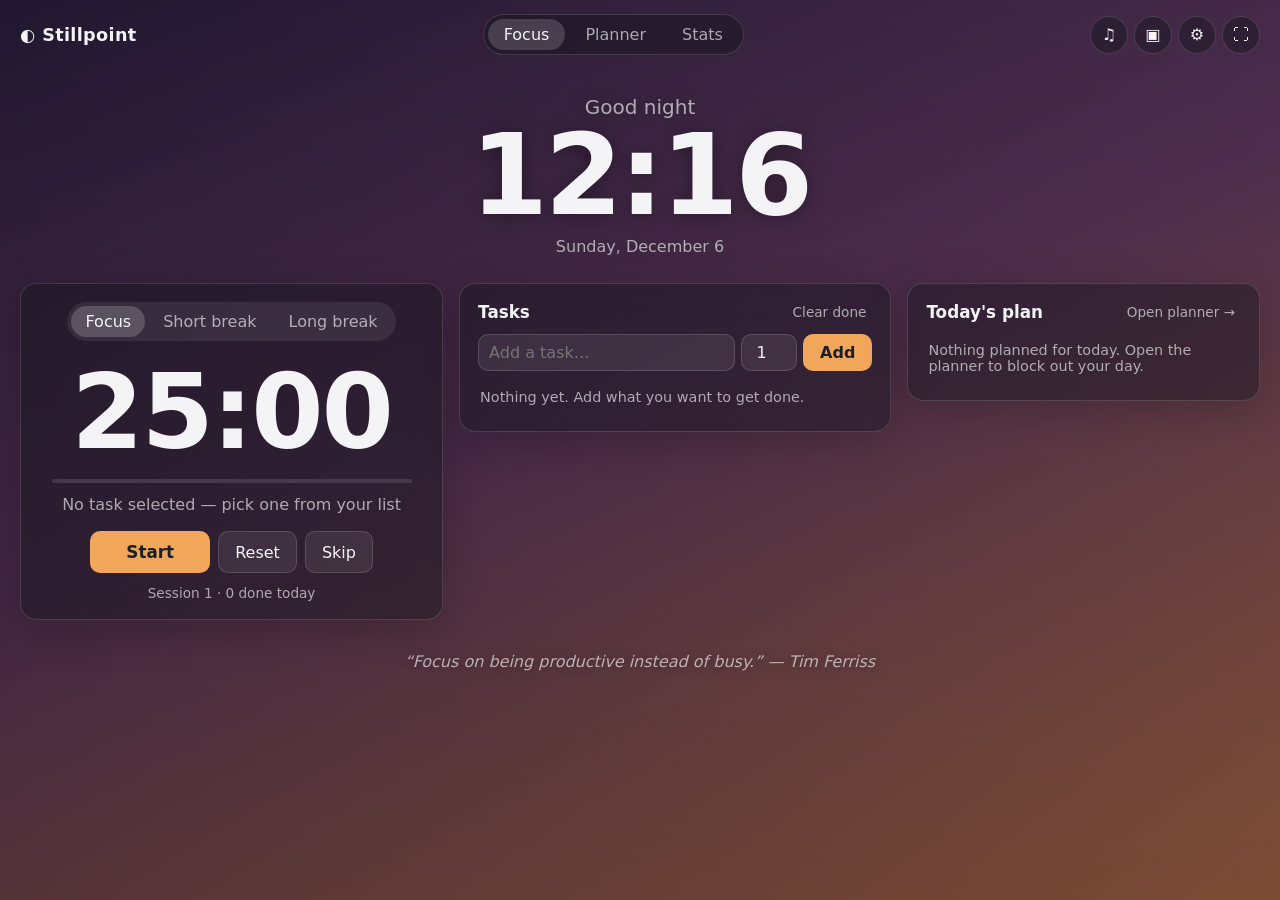
==== index.html @ b73e5cd8 "Initial commit: Stillpoint focus dashboard with planner Pomodoro timer, tasks, ambient sounds, backg" ====
<!doctype html>
<html lang="en">
<head>
  <meta charset="utf-8" />
  <meta name="viewport" content="width=device-width, initial-scale=1" />
  <title>Stillpoint — Focus & Planner</title>
  <meta name="description" content="A free, no-subscription focus dashboard with a Pomodoro timer, tasks, ambient sounds and a weekly planner." />
  <link rel="manifest" href="manifest.json" />
  <link rel="icon" href="icon.svg" type="image/svg+xml" />
  <meta name="theme-color" content="#1b1f2a" />
  <link rel="stylesheet" href="style.css" />
</head>
<body>
  <div id="bg" class="bg"></div>
  <div class="scrim"></div>

  <header class="topbar">
    <div class="brand">◐ Stillpoint</div>
    <nav class="tabs" role="tablist">
      <button class="tab active" data-view="focus" role="tab">Focus</button>
      <button class="tab" data-view="planner" role="tab">Planner</button>
      <button class="tab" data-view="stats" role="tab">Stats</button>
    </nav>
    <div class="top-actions">
      <button class="icon-btn" id="soundsBtn" title="Ambient sounds">♫</button>
      <button class="icon-btn" id="sceneBtn" title="Change background">▣</button>
      <button class="icon-btn" id="settingsBtn" title="Settings">⚙</button>
      <button class="icon-btn" id="fullscreenBtn" title="Fullscreen">⛶</button>
    </div>
  </header>

  <!-- FOCUS VIEW -->
  <main id="view-focus" class="view active">
    <section class="hero">
      <div class="greeting" id="greeting">Hello</div>
      <div class="clock" id="clock">00:00</div>
      <div class="date" id="dateLine"></div>
    </section>

    <section class="focus-grid">
      <div class="card timer-card">
        <div class="mode-switch">
          <button class="mode active" data-mode="focus">Focus</button>
          <button class="mode" data-mode="short">Short break</button>
          <button class="mode" data-mode="long">Long break</button>
        </div>
        <div class="timer" id="timer">25:00</div>
        <div class="progress"><div class="progress-bar" id="progressBar"></div></div>
        <div class="current-task" id="currentTask">No task selected — pick one from your list</div>
        <div class="timer-controls">
          <button class="btn primary" id="startBtn">Start</button>
          <button class="btn" id="resetBtn">Reset</button>
          <button class="btn" id="skipBtn">Skip</button>
        </div>
        <div class="session-count" id="sessionCount">Session 1 · 0 done today</div>
      </div>

      <div class="card tasks-card">
        <div class="card-head">
          <h2>Tasks</h2>
          <button class="link-btn" id="clearDoneBtn">Clear done</button>
        </div>
        <form id="taskForm" class="inline-form">
          <input id="taskInput" placeholder="Add a task…" autocomplete="off" />
          <input id="taskPomos" type="number" min="1" max="20" value="1" title="Estimated sessions" />
          <button class="btn primary">Add</button>
        </form>
        <ul id="taskList" class="task-list"></ul>
      </div>

      <div class="card today-card">
        <div class="card-head">
          <h2>Today's plan</h2>
          <button class="link-btn" data-goto="planner">Open planner →</button>
        </div>
        <ul id="todayList" class="plan-list"></ul>
      </div>
    </section>

    <blockquote class="quote" id="quote"></blockquote>
  </main>

  <!-- PLANNER VIEW -->
  <main id="view-planner" class="view">
    <section class="card planner-card">
      <div class="planner-head">
        <div class="planner-nav">
          <button class="btn" id="prevWeek">‹</button>
          <button class="btn" id="todayWeek">Today</button>
          <button class="btn" id="nextWeek">›</button>
          <h2 id="weekLabel"></h2>
        </div>
        <div class="planner-toggle">
          <button class="mode active" data-pview="week">Week</button>
          <button class="mode" data-pview="day">Day</button>
          <button class="btn primary" id="addPlanBtn">+ New item</button>
        </div>
      </div>
      <div id="weekGrid" class="week-grid"></div>
      <div id="dayView" class="day-view hidden"></div>
    </section>

    <section class="planner-side">
      <div class="card">
        <div class="card-head"><h2>Weekly goals</h2></div>
        <form id="goalForm" class="inline-form">
          <input id="goalInput" placeholder="Add a goal for this week…" autocomplete="off" />
          <button class="btn primary">Add</button>
        </form>
        <ul id="goalList" class="task-list"></ul>
      </div>
      <div class="card">
        <div class="card-head"><h2>Notes</h2></div>
        <textarea id="weekNotes" placeholder="Notes for this week…"></textarea>
      </div>
    </section>
  </main>

  <!-- STATS VIEW -->
  <main id="view-stats" class="view">
    <section class="card stats-card">
      <h2>Your focus</h2>
      <div class="stat-tiles">
        <div class="tile"><span id="statToday">0</span><small>min today</small></div>
        <div class="tile"><span id="statWeek">0</span><small>min this week</small></div>
        <div class="tile"><span id="statSessions">0</span><small>sessions total</small></div>
        <div class="tile"><span id="statStreak">0</span><small>day streak</small></div>
      </div>
      <h3>Last 14 days</h3>
      <div id="chart" class="chart"></div>
      <div class="data-actions">
        <button class="btn" id="exportBtn">Export data</button>
        <label class="btn">Import data<input type="file" id="importFile" accept="application/json" hidden /></label>
      </div>
    </section>
  </main>

  <!-- PANELS -->
  <aside class="panel hidden" id="soundsPanel">
    <div class="panel-head"><h3>Ambient sounds</h3><button class="icon-btn close" data-close>✕</button></div>
    <div id="soundList"></div>
    <p class="hint">All sounds are generated in your browser — no downloads.</p>
  </aside>

  <aside class="panel hidden" id="scenePanel">
    <div class="panel-head"><h3>Background</h3><button class="icon-btn close" data-close>✕</button></div>
    <div id="sceneList" class="scene-list"></div>
    <label class="field">Custom image URL
      <input id="customBg" placeholder="https://…/photo.jpg" />
    </label>
    <label class="field">Or upload an image
      <input id="bgUpload" type="file" accept="image/*" />
    </label>
  </aside>

  <aside class="panel hidden" id="settingsPanel">
    <div class="panel-head"><h3>Settings</h3><button class="icon-btn close" data-close>✕</button></div>
    <label class="field">Your name <input id="setName" placeholder="Optional" /></label>
    <div class="row3">
      <label class="field">Focus (min)<input id="setFocus" type="number" min="1" max="180" /></label>
      <label class="field">Short (min)<input id="setShort" type="number" min="1" max="60" /></label>
      <label class="field">Long (min)<input id="setLong" type="number" min="1" max="90" /></label>
    </div>
    <label class="field">Long break every <input id="setInterval" type="number" min="2" max="10" /> sessions</label>
    <label class="check"><input type="checkbox" id="setAutoBreak" /> Auto-start breaks</label>
    <label class="check"><input type="checkbox" id="setAutoFocus" /> Auto-start focus after breaks</label>
    <label class="check"><input type="checkbox" id="setChime" /> Chime when a timer ends</label>
    <label class="check"><input type="checkbox" id="setNotify" /> Desktop notifications</label>
    <label class="check"><input type="checkbox" id="setClock24" /> 24-hour clock</label>
    <label class="check"><input type="checkbox" id="setQuotes" /> Show quotes</label>
  </aside>

  <!-- PLAN ITEM MODAL -->
  <div class="modal hidden" id="planModal">
    <form class="modal-box" id="planForm">
      <h3 id="planModalTitle">New item</h3>
      <label class="field">Title <input id="planTitle" required /></label>
      <div class="row3">
        <label class="field">Date <input id="planDate" type="date" required /></label>
        <label class="field">Start <input id="planStart" type="time" /></label>
        <label class="field">End <input id="planEnd" type="time" /></label>
      </div>
      <label class="field">Notes <textarea id="planNotes" rows="3"></textarea></label>
      <div class="field">Color
        <div class="colors" id="planColors"></div>
      </div>
      <div class="modal-actions">
        <button type="button" class="btn danger" id="planDelete">Delete</button>
        <span class="spacer"></span>
        <button type="button" class="btn" id="planCancel">Cancel</button>
        <button class="btn primary">Save</button>
      </div>
    </form>
  </div>

  <div class="toast hidden" id="toast"></div>

  <script src="app.js"></script>
</body>
</html>
---- style.css ----
:root {
  --glass: rgba(20, 22, 30, 0.45);
  --glass-strong: rgba(20, 22, 30, 0.78);
  --border: rgba(255, 255, 255, 0.14);
  --text: #f4f4f6;
  --muted: rgba(244, 244, 246, 0.65);
  --accent: #f2a65a;
  --accent-ink: #1b1f2a;
  --danger: #e5676b;
  --radius: 16px;
  font-family: "Inter", system-ui, -apple-system, "Segoe UI", Roboto, sans-serif;
}
* { box-sizing: border-box; }
html, body { margin: 0; height: 100%; }
body { color: var(--text); background: #1b1f2a; overflow-x: hidden; }
button, input, textarea { font: inherit; color: inherit; }

.bg { position: fixed; inset: 0; background-size: cover; background-position: center; transition: background 0.8s ease; z-index: -2; }
.scrim { position: fixed; inset: 0; background: linear-gradient(180deg, rgba(0,0,0,0.25), rgba(0,0,0,0.45)); z-index: -1; }

.topbar { display: flex; align-items: center; justify-content: space-between; gap: 12px; padding: 14px 20px; flex-wrap: wrap; }
.brand { font-weight: 700; letter-spacing: 0.02em; font-size: 1.1rem; }
.tabs { display: flex; gap: 4px; background: var(--glass); border: 1px solid var(--border); border-radius: 999px; padding: 4px; backdrop-filter: blur(14px); }
.tab { background: none; border: 0; padding: 6px 16px; border-radius: 999px; cursor: pointer; color: var(--muted); }
.tab.active { background: rgba(255,255,255,0.16); color: var(--text); }
.top-actions { display: flex; gap: 6px; }
.icon-btn { width: 38px; height: 38px; border-radius: 50%; border: 1px solid var(--border); background: var(--glass); backdrop-filter: blur(14px); cursor: pointer; font-size: 1rem; }
.icon-btn:hover { background: rgba(255,255,255,0.18); }

.view { display: none; padding: 8px 20px 40px; max-width: 1280px; margin: 0 auto; }
.view.active { display: block; }

.hero { text-align: center; margin: 2vh 0 3vh; text-shadow: 0 2px 20px rgba(0,0,0,0.35); }
.greeting { font-size: 1.25rem; color: var(--muted); }
.clock { font-size: clamp(3.5rem, 10vw, 7rem); font-weight: 700; letter-spacing: -0.03em; line-height: 1; }
.date { color: var(--muted); margin-top: 6px; }

.card { background: var(--glass); border: 1px solid var(--border); border-radius: var(--radius); padding: 18px; backdrop-filter: blur(18px); -webkit-backdrop-filter: blur(18px); box-shadow: 0 10px 40px rgba(0,0,0,0.2); }
.card h2 { margin: 0; font-size: 1.05rem; font-weight: 600; }
.card-head { display: flex; justify-content: space-between; align-items: center; margin-bottom: 12px; }

.focus-grid { display: grid; grid-template-columns: 1.2fr 1fr 1fr; gap: 16px; align-items: start; }
@media (max-width: 1000px) { .focus-grid { grid-template-columns: 1fr 1fr; } .timer-card { grid-column: 1 / -1; } }
@media (max-width: 640px) { .focus-grid { grid-template-columns: 1fr; } .view { padding: 8px 16px 40px; } }

.timer-card { text-align: center; }
.mode-switch, .planner-toggle { display: inline-flex; gap: 4px; background: rgba(255,255,255,0.08); padding: 4px; border-radius: 999px; flex-wrap: wrap; justify-content: center; }
.mode { background: none; border: 0; padding: 6px 14px; border-radius: 999px; cursor: pointer; color: var(--muted); }
.mode.active { background: rgba(255,255,255,0.18); color: var(--text); }
.timer { font-size: clamp(4rem, 12vw, 6.5rem); font-weight: 700; font-variant-numeric: tabular-nums; letter-spacing: -0.02em; margin: 10px 0 6px; }
.progress { height: 4px; background: rgba(255,255,255,0.12); border-radius: 4px; overflow: hidden; margin: 0 auto 12px; max-width: 360px; }
.progress-bar { height: 100%; width: 0; background: var(--accent); transition: width 0.5s linear; }
.current-task { color: var(--muted); min-height: 1.4em; margin-bottom: 14px; }
.current-task b { color: var(--text); }
.timer-controls { display: flex; gap: 8px; justify-content: center; }
.session-count { margin-top: 12px; font-size: 0.85rem; color: var(--muted); }

.btn { border: 1px solid var(--border); background: rgba(255,255,255,0.08); padding: 8px 16px; border-radius: 10px; cursor: pointer; display: inline-flex; align-items: center; justify-content: center; }
.btn:hover { background: rgba(255,255,255,0.16); }
.btn.primary { background: var(--accent); color: var(--accent-ink); border-color: transparent; font-weight: 600; }
.btn.primary:hover { filter: brightness(1.06); }
.btn.danger { color: var(--danger); }
.timer-controls .btn.primary { min-width: 120px; padding: 10px 24px; font-size: 1.05rem; }
.link-btn { background: none; border: 0; color: var(--muted); cursor: pointer; font-size: 0.85rem; }
.link-btn:hover { color: var(--text); }

.inline-form { display: flex; gap: 6px; margin-bottom: 10px; }
.inline-form input { flex: 1; min-width: 0; }
.inline-form input[type=number] { flex: 0 0 56px; text-align: center; }
input, textarea { background: rgba(255,255,255,0.08); border: 1px solid var(--border); border-radius: 10px; padding: 8px 10px; outline: none; }
input:focus, textarea:focus { border-color: var(--accent); }
textarea { width: 100%; resize: vertical; min-height: 120px; }
input[type=date], input[type=time] { color-scheme: dark; }

.task-list, .plan-list { list-style: none; padding: 0; margin: 0; display: flex; flex-direction: column; gap: 6px; max-height: 340px; overflow-y: auto; }
.task { display: flex; align-items: center; gap: 10px; padding: 8px 10px; border-radius: 10px; background: rgba(255,255,255,0.05); cursor: pointer; border: 1px solid transparent; }
.task.selected { border-color: var(--accent); }
.task.done .task-title { text-decoration: line-through; color: var(--muted); }
.task-title { flex: 1; word-break: break-word; }
.task-meta { font-size: 0.8rem; color: var(--muted); white-space: nowrap; }
.task .del { background: none; border: 0; color: var(--muted); cursor: pointer; opacity: 0; }
.task:hover .del { opacity: 1; }
@media (hover: none) { .task .del { opacity: 1; } }
.checkbox { width: 18px; height: 18px; border-radius: 50%; border: 2px solid var(--muted); flex-shrink: 0; display: grid; place-items: center; font-size: 11px; cursor: pointer; background: none; padding: 0; }
.done .checkbox { background: var(--accent); border-color: var(--accent); color: var(--accent-ink); }
.empty { color: var(--muted); font-size: 0.9rem; padding: 8px 2px; }

.plan-item { display: flex; gap: 10px; align-items: flex-start; padding: 8px 10px; border-radius: 10px; background: rgba(255,255,255,0.05); border-left: 4px solid var(--c, var(--accent)); cursor: pointer; }
.plan-item.done { opacity: 0.55; }
.plan-item.done .pi-title { text-decoration: line-through; }
.pi-time { font-size: 0.78rem; color: var(--muted); font-variant-numeric: tabular-nums; }
.pi-body { flex: 1; min-width: 0; }
.pi-title { word-break: break-word; }

.quote { text-align: center; color: var(--muted); font-style: italic; max-width: 640px; margin: 32px auto 0; text-shadow: 0 1px 10px rgba(0,0,0,0.4); }

/* Planner */
#view-planner.active { display: grid; grid-template-columns: 1fr 300px; gap: 16px; align-items: start; }
@media (max-width: 1000px) { #view-planner.active { grid-template-columns: 1fr; } }
.planner-side { display: flex; flex-direction: column; gap: 16px; }
.planner-head { display: flex; justify-content: space-between; align-items: center; gap: 10px; flex-wrap: wrap; margin-bottom: 14px; }
.planner-nav { display: flex; align-items: center; gap: 6px; }
.planner-nav h2 { margin-left: 8px; }
.planner-toggle { align-items: center; }
.planner-toggle .btn.primary { padding: 6px 14px; border-radius: 999px; }
.week-grid { display: grid; grid-template-columns: repeat(7, minmax(0, 1fr)); gap: 8px; }
@media (max-width: 900px) { .week-grid { grid-template-columns: 1fr; } }
.day-col { background: rgba(255,255,255,0.04); border-radius: 12px; padding: 8px; min-height: 280px; display: flex; flex-direction: column; gap: 6px; border: 1px dashed transparent; }
@media (max-width: 900px) { .day-col { min-height: 0; } }
.day-col.today { background: rgba(242,166,90,0.12); }
.day-col.drag-over { border-color: var(--accent); }
.day-col-head { display: flex; justify-content: space-between; align-items: baseline; padding: 2px 4px 6px; cursor: pointer; }
.day-col-head .dname { font-size: 0.8rem; text-transform: uppercase; color: var(--muted); letter-spacing: 0.06em; }
.day-col-head .dnum { font-weight: 700; font-size: 1.2rem; }
.day-col.today .dnum { color: var(--accent); }
.day-col .plan-item { font-size: 0.88rem; padding: 6px 8px; }
.day-col .add-quick { background: none; border: 0; color: var(--muted); text-align: left; padding: 6px 4px; cursor: pointer; font-size: 0.85rem; margin-top: auto; }
.day-col .add-quick:hover { color: var(--text); }
.hidden { display: none !important; }

.day-view { position: relative; }
.day-timeline { position: relative; display: grid; grid-template-columns: 56px 1fr; max-height: 70vh; overflow-y: auto; border-radius: 12px; background: rgba(255,255,255,0.03); }
.hour-label { font-size: 0.75rem; color: var(--muted); text-align: right; padding-right: 8px; height: 48px; transform: translateY(-7px); }
.hour-slot { height: 48px; border-top: 1px solid rgba(255,255,255,0.07); cursor: pointer; }
.hour-slot:hover { background: rgba(255,255,255,0.04); }
.timeline-items { position: absolute; left: 56px; right: 0; top: 0; pointer-events: none; }
.timeline-items .plan-item { position: absolute; left: 6px; right: 6px; pointer-events: auto; overflow: hidden; background: rgba(30,32,44,0.9); }
.now-line { position: absolute; left: 56px; right: 0; height: 2px; background: var(--danger); pointer-events: none; }
.unscheduled { margin-bottom: 12px; }
.unscheduled h4 { margin: 0 0 6px; font-size: 0.85rem; color: var(--muted); font-weight: 500; }

/* Stats */
.stats-card { max-width: 900px; margin: 0 auto; }
.stats-card h3 { font-size: 0.95rem; color: var(--muted); font-weight: 500; margin: 24px 0 10px; }
.stat-tiles { display: grid; grid-template-columns: repeat(4, 1fr); gap: 10px; margin-top: 14px; }
@media (max-width: 640px) { .stat-tiles { grid-template-columns: repeat(2, 1fr); } }
.tile { background: rgba(255,255,255,0.06); border-radius: 12px; padding: 14px; display: flex; flex-direction: column; }
.tile span { font-size: 1.8rem; font-weight: 700; }
.tile small { color: var(--muted); }
.chart { display: flex; align-items: flex-end; gap: 6px; height: 180px; }
.bar-wrap { flex: 1; display: flex; flex-direction: column; align-items: center; gap: 4px; height: 100%; justify-content: flex-end; }
.bar { width: 100%; background: var(--accent); border-radius: 6px 6px 2px 2px; min-height: 2px; }
.bar-label { font-size: 0.7rem; color: var(--muted); }
.bar-val { font-size: 0.7rem; color: var(--muted); }
.data-actions { display: flex; gap: 8px; margin-top: 24px; }

/* Panels */
.panel { position: fixed; top: 70px; right: 20px; width: 320px; max-width: calc(100vw - 32px); max-height: calc(100vh - 90px); overflow-y: auto; background: var(--glass-strong); border: 1px solid var(--border); border-radius: var(--radius); padding: 16px; backdrop-filter: blur(20px); z-index: 20; box-shadow: 0 20px 60px rgba(0,0,0,0.4); }
@media (max-width: 640px) { .panel { right: 16px; left: 16px; width: auto; } }
.panel-head { display: flex; justify-content: space-between; align-items: center; margin-bottom: 10px; }
.panel h3 { margin: 0; font-size: 1rem; }
.icon-btn.close { width: 30px; height: 30px; font-size: 0.8rem; }
.hint { font-size: 0.8rem; color: var(--muted); }
.sound-row { display: grid; grid-template-columns: 34px 1fr; gap: 10px; align-items: center; margin-bottom: 10px; }
.sound-row button { width: 34px; height: 34px; border-radius: 10px; border: 1px solid var(--border); background: rgba(255,255,255,0.06); cursor: pointer; }
.sound-row button.on { background: var(--accent); color: var(--accent-ink); }
.sound-row label { font-size: 0.9rem; display: flex; flex-direction: column; gap: 4px; }
input[type=range] { accent-color: var(--accent); padding: 0; border: 0; background: none; }
.scene-list { display: grid; grid-template-columns: repeat(3, 1fr); gap: 8px; margin-bottom: 12px; }
.scene { aspect-ratio: 16/10; border-radius: 10px; border: 2px solid transparent; cursor: pointer; background-size: cover; position: relative; }
.scene.active { border-color: var(--accent); }
.scene span { position: absolute; bottom: 4px; left: 6px; font-size: 0.7rem; text-shadow: 0 1px 4px #000; }
.field { display: flex; flex-direction: column; gap: 4px; font-size: 0.85rem; color: var(--muted); margin-bottom: 10px; }
.field input, .field textarea { color: var(--text); }
.check { display: flex; align-items: center; gap: 8px; font-size: 0.9rem; margin-bottom: 8px; cursor: pointer; }
.check input { accent-color: var(--accent); }
.row3 { display: grid; grid-template-columns: repeat(3, 1fr); gap: 8px; }
.row3 input { width: 100%; }

/* Modal */
.modal { position: fixed; inset: 0; background: rgba(0,0,0,0.5); display: grid; place-items: center; z-index: 30; padding: 16px; }
.modal-box { background: #232736; border: 1px solid var(--border); border-radius: var(--radius); padding: 20px; width: 440px; max-width: 100%; }
.modal-box h3 { margin-top: 0; }
.modal-actions { display: flex; gap: 8px; margin-top: 8px; }
.spacer { flex: 1; }
.colors { display: flex; gap: 8px; margin-top: 4px; }
.swatch { width: 26px; height: 26px; border-radius: 50%; border: 2px solid transparent; cursor: pointer; }
.swatch.active { border-color: #fff; }

.toast { position: fixed; bottom: 24px; left: 50%; transform: translateX(-50%); background: var(--glass-strong); border: 1px solid var(--border); padding: 10px 18px; border-radius: 999px; backdrop-filter: blur(16px); z-index: 40; }

body.zen .topbar, body.zen .tasks-card, body.zen .today-card, body.zen .quote { opacity: 0.08; transition: opacity 0.6s; }
body.zen .topbar:hover, body.zen .tasks-card:hover, body.zen .today-card:hover { opacity: 1; }
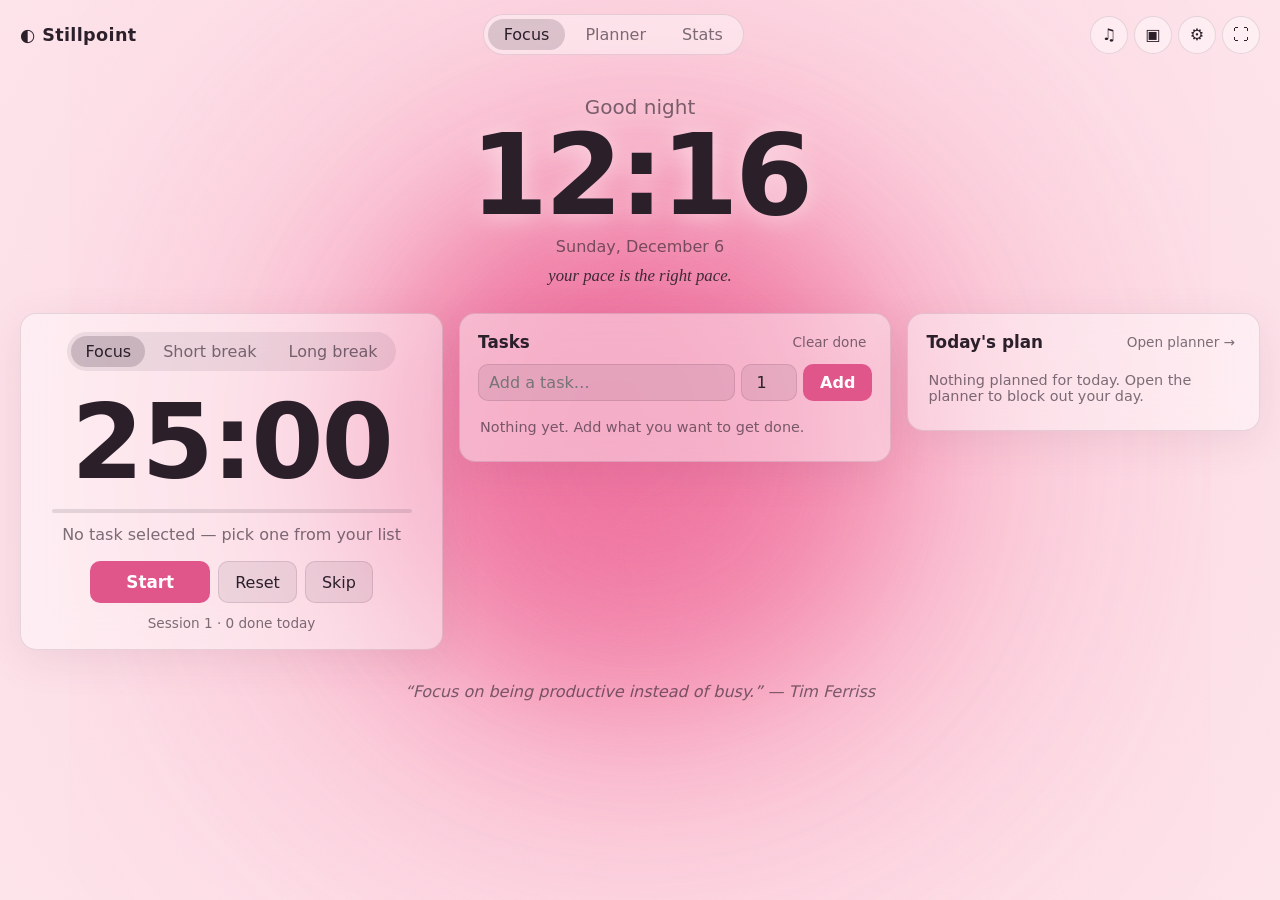
==== commit 997f8506: "Add aura, illustrated, rainy window and silk backgrounds Scenes live in scenes.js: soft aura glows w" ====
--- a/index.html
+++ b/index.html
@@ -35,6 +35,7 @@
       <div class="greeting" id="greeting">Hello</div>
       <div class="clock" id="clock">00:00</div>
       <div class="date" id="dateLine"></div>
+      <div class="affirmation hidden" id="affirmation"></div>
     </section>
 
     <section class="focus-grid">
@@ -139,11 +140,12 @@
   <aside class="panel hidden" id="soundsPanel">
     <div class="panel-head"><h3>Ambient sounds</h3><button class="icon-btn close" data-close>✕</button></div>
     <div id="soundList"></div>
-    <p class="hint">All sounds are generated in your browser — no downloads.</p>
+    <p class="hint">Tap an icon or drag a slider to play. Mix as many as you like. Everything is generated in your browser — no downloads.</p>
   </aside>
 
   <aside class="panel hidden" id="scenePanel">
     <div class="panel-head"><h3>Background</h3><button class="icon-btn close" data-close>✕</button></div>
+    <div id="sceneTabs" class="scene-tabs"></div>
     <div id="sceneList" class="scene-list"></div>
     <label class="field">Custom image URL
       <input id="customBg" placeholder="https://…/photo.jpg" />
@@ -168,6 +170,10 @@
     <label class="check"><input type="checkbox" id="setNotify" /> Desktop notifications</label>
     <label class="check"><input type="checkbox" id="setClock24" /> 24-hour clock</label>
     <label class="check"><input type="checkbox" id="setQuotes" /> Show quotes</label>
+    <label class="check"><input type="checkbox" id="setAffirm" /> Show a daily affirmation</label>
+    <label class="field">Theme text
+      <select id="setTheme"><option value="auto">Match background</option><option value="dark">Always light text</option><option value="light">Always dark text</option></select>
+    </label>
   </aside>
 
   <!-- PLAN ITEM MODAL -->
@@ -195,6 +201,7 @@
 
   <div class="toast hidden" id="toast"></div>
 
+  <script src="scenes.js"></script>
   <script src="app.js"></script>
 </body>
 </html>
--- a/style.css
+++ b/style.css
@@ -8,6 +8,10 @@
   --accent-ink: #1b1f2a;
   --danger: #e5676b;
   --radius: 16px;
+  --fg: 255,255,255;
+  --modal: #232736;
+  --tl-item: rgba(30,32,44,0.9);
+  --shadow: 0 2px 20px rgba(0,0,0,0.35);
   font-family: "Inter", system-ui, -apple-system, "Segoe UI", Roboto, sans-serif;
 }
 * { box-sizing: border-box; }
@@ -22,15 +26,15 @@
 .brand { font-weight: 700; letter-spacing: 0.02em; font-size: 1.1rem; }
 .tabs { display: flex; gap: 4px; background: var(--glass); border: 1px solid var(--border); border-radius: 999px; padding: 4px; backdrop-filter: blur(14px); }
 .tab { background: none; border: 0; padding: 6px 16px; border-radius: 999px; cursor: pointer; color: var(--muted); }
-.tab.active { background: rgba(255,255,255,0.16); color: var(--text); }
+.tab.active { background: rgba(var(--fg),0.16); color: var(--text); }
 .top-actions { display: flex; gap: 6px; }
 .icon-btn { width: 38px; height: 38px; border-radius: 50%; border: 1px solid var(--border); background: var(--glass); backdrop-filter: blur(14px); cursor: pointer; font-size: 1rem; }
-.icon-btn:hover { background: rgba(255,255,255,0.18); }
+.icon-btn:hover { background: rgba(var(--fg),0.18); }
 
 .view { display: none; padding: 8px 20px 40px; max-width: 1280px; margin: 0 auto; }
 .view.active { display: block; }
 
-.hero { text-align: center; margin: 2vh 0 3vh; text-shadow: 0 2px 20px rgba(0,0,0,0.35); }
+.hero { text-align: center; margin: 2vh 0 3vh; text-shadow: var(--shadow); }
 .greeting { font-size: 1.25rem; color: var(--muted); }
 .clock { font-size: clamp(3.5rem, 10vw, 7rem); font-weight: 700; letter-spacing: -0.03em; line-height: 1; }
 .date { color: var(--muted); margin-top: 6px; }
@@ -44,19 +48,19 @@
 @media (max-width: 640px) { .focus-grid { grid-template-columns: 1fr; } .view { padding: 8px 16px 40px; } }
 
 .timer-card { text-align: center; }
-.mode-switch, .planner-toggle { display: inline-flex; gap: 4px; background: rgba(255,255,255,0.08); padding: 4px; border-radius: 999px; flex-wrap: wrap; justify-content: center; }
+.mode-switch, .planner-toggle { display: inline-flex; gap: 4px; background: rgba(var(--fg),0.08); padding: 4px; border-radius: 999px; flex-wrap: wrap; justify-content: center; }
 .mode { background: none; border: 0; padding: 6px 14px; border-radius: 999px; cursor: pointer; color: var(--muted); }
-.mode.active { background: rgba(255,255,255,0.18); color: var(--text); }
+.mode.active { background: rgba(var(--fg),0.18); color: var(--text); }
 .timer { font-size: clamp(4rem, 12vw, 6.5rem); font-weight: 700; font-variant-numeric: tabular-nums; letter-spacing: -0.02em; margin: 10px 0 6px; }
-.progress { height: 4px; background: rgba(255,255,255,0.12); border-radius: 4px; overflow: hidden; margin: 0 auto 12px; max-width: 360px; }
+.progress { height: 4px; background: rgba(var(--fg),0.12); border-radius: 4px; overflow: hidden; margin: 0 auto 12px; max-width: 360px; }
 .progress-bar { height: 100%; width: 0; background: var(--accent); transition: width 0.5s linear; }
 .current-task { color: var(--muted); min-height: 1.4em; margin-bottom: 14px; }
 .current-task b { color: var(--text); }
 .timer-controls { display: flex; gap: 8px; justify-content: center; }
 .session-count { margin-top: 12px; font-size: 0.85rem; color: var(--muted); }
 
-.btn { border: 1px solid var(--border); background: rgba(255,255,255,0.08); padding: 8px 16px; border-radius: 10px; cursor: pointer; display: inline-flex; align-items: center; justify-content: center; }
-.btn:hover { background: rgba(255,255,255,0.16); }
+.btn { border: 1px solid var(--border); background: rgba(var(--fg),0.08); padding: 8px 16px; border-radius: 10px; cursor: pointer; display: inline-flex; align-items: center; justify-content: center; }
+.btn:hover { background: rgba(var(--fg),0.16); }
 .btn.primary { background: var(--accent); color: var(--accent-ink); border-color: transparent; font-weight: 600; }
 .btn.primary:hover { filter: brightness(1.06); }
 .btn.danger { color: var(--danger); }
@@ -67,13 +71,13 @@
 .inline-form { display: flex; gap: 6px; margin-bottom: 10px; }
 .inline-form input { flex: 1; min-width: 0; }
 .inline-form input[type=number] { flex: 0 0 56px; text-align: center; }
-input, textarea { background: rgba(255,255,255,0.08); border: 1px solid var(--border); border-radius: 10px; padding: 8px 10px; outline: none; }
+input, textarea, select { background: rgba(var(--fg),0.08); border: 1px solid var(--border); border-radius: 10px; padding: 8px 10px; outline: none; }
 input:focus, textarea:focus { border-color: var(--accent); }
 textarea { width: 100%; resize: vertical; min-height: 120px; }
-input[type=date], input[type=time] { color-scheme: dark; }
+input[type=date], input[type=time], select { color-scheme: dark; }
 
 .task-list, .plan-list { list-style: none; padding: 0; margin: 0; display: flex; flex-direction: column; gap: 6px; max-height: 340px; overflow-y: auto; }
-.task { display: flex; align-items: center; gap: 10px; padding: 8px 10px; border-radius: 10px; background: rgba(255,255,255,0.05); cursor: pointer; border: 1px solid transparent; }
+.task { display: flex; align-items: center; gap: 10px; padding: 8px 10px; border-radius: 10px; background: rgba(var(--fg),0.05); cursor: pointer; border: 1px solid transparent; }
 .task.selected { border-color: var(--accent); }
 .task.done .task-title { text-decoration: line-through; color: var(--muted); }
 .task-title { flex: 1; word-break: break-word; }
@@ -85,7 +89,7 @@
 .done .checkbox { background: var(--accent); border-color: var(--accent); color: var(--accent-ink); }
 .empty { color: var(--muted); font-size: 0.9rem; padding: 8px 2px; }
 
-.plan-item { display: flex; gap: 10px; align-items: flex-start; padding: 8px 10px; border-radius: 10px; background: rgba(255,255,255,0.05); border-left: 4px solid var(--c, var(--accent)); cursor: pointer; }
+.plan-item { display: flex; gap: 10px; align-items: flex-start; padding: 8px 10px; border-radius: 10px; background: rgba(var(--fg),0.05); border-left: 4px solid var(--c, var(--accent)); cursor: pointer; }
 .plan-item.done { opacity: 0.55; }
 .plan-item.done .pi-title { text-decoration: line-through; }
 .pi-time { font-size: 0.78rem; color: var(--muted); font-variant-numeric: tabular-nums; }
@@ -105,7 +109,7 @@
 .planner-toggle .btn.primary { padding: 6px 14px; border-radius: 999px; }
 .week-grid { display: grid; grid-template-columns: repeat(7, minmax(0, 1fr)); gap: 8px; }
 @media (max-width: 900px) { .week-grid { grid-template-columns: 1fr; } }
-.day-col { background: rgba(255,255,255,0.04); border-radius: 12px; padding: 8px; min-height: 280px; display: flex; flex-direction: column; gap: 6px; border: 1px dashed transparent; }
+.day-col { background: rgba(var(--fg),0.04); border-radius: 12px; padding: 8px; min-height: 280px; display: flex; flex-direction: column; gap: 6px; border: 1px dashed transparent; }
 @media (max-width: 900px) { .day-col { min-height: 0; } }
 .day-col.today { background: rgba(242,166,90,0.12); }
 .day-col.drag-over { border-color: var(--accent); }
@@ -119,12 +123,12 @@
 .hidden { display: none !important; }
 
 .day-view { position: relative; }
-.day-timeline { position: relative; display: grid; grid-template-columns: 56px 1fr; max-height: 70vh; overflow-y: auto; border-radius: 12px; background: rgba(255,255,255,0.03); }
+.day-timeline { position: relative; display: grid; grid-template-columns: 56px 1fr; max-height: 70vh; overflow-y: auto; border-radius: 12px; background: rgba(var(--fg),0.03); }
 .hour-label { font-size: 0.75rem; color: var(--muted); text-align: right; padding-right: 8px; height: 48px; transform: translateY(-7px); }
-.hour-slot { height: 48px; border-top: 1px solid rgba(255,255,255,0.07); cursor: pointer; }
-.hour-slot:hover { background: rgba(255,255,255,0.04); }
+.hour-slot { height: 48px; border-top: 1px solid rgba(var(--fg),0.07); cursor: pointer; }
+.hour-slot:hover { background: rgba(var(--fg),0.04); }
 .timeline-items { position: absolute; left: 56px; right: 0; top: 0; pointer-events: none; }
-.timeline-items .plan-item { position: absolute; left: 6px; right: 6px; pointer-events: auto; overflow: hidden; background: rgba(30,32,44,0.9); }
+.timeline-items .plan-item { position: absolute; left: 6px; right: 6px; pointer-events: auto; overflow: hidden; background: var(--tl-item); }
 .now-line { position: absolute; left: 56px; right: 0; height: 2px; background: var(--danger); pointer-events: none; }
 .unscheduled { margin-bottom: 12px; }
 .unscheduled h4 { margin: 0 0 6px; font-size: 0.85rem; color: var(--muted); font-weight: 500; }
@@ -134,7 +138,7 @@
 .stats-card h3 { font-size: 0.95rem; color: var(--muted); font-weight: 500; margin: 24px 0 10px; }
 .stat-tiles { display: grid; grid-template-columns: repeat(4, 1fr); gap: 10px; margin-top: 14px; }
 @media (max-width: 640px) { .stat-tiles { grid-template-columns: repeat(2, 1fr); } }
-.tile { background: rgba(255,255,255,0.06); border-radius: 12px; padding: 14px; display: flex; flex-direction: column; }
+.tile { background: rgba(var(--fg),0.06); border-radius: 12px; padding: 14px; display: flex; flex-direction: column; }
 .tile span { font-size: 1.8rem; font-weight: 700; }
 .tile small { color: var(--muted); }
 .chart { display: flex; align-items: flex-end; gap: 6px; height: 180px; }
@@ -152,7 +156,7 @@
 .icon-btn.close { width: 30px; height: 30px; font-size: 0.8rem; }
 .hint { font-size: 0.8rem; color: var(--muted); }
 .sound-row { display: grid; grid-template-columns: 34px 1fr; gap: 10px; align-items: center; margin-bottom: 10px; }
-.sound-row button { width: 34px; height: 34px; border-radius: 10px; border: 1px solid var(--border); background: rgba(255,255,255,0.06); cursor: pointer; }
+.sound-row button { width: 34px; height: 34px; border-radius: 10px; border: 1px solid var(--border); background: rgba(var(--fg),0.06); cursor: pointer; }
 .sound-row button.on { background: var(--accent); color: var(--accent-ink); }
 .sound-row label { font-size: 0.9rem; display: flex; flex-direction: column; gap: 4px; }
 input[type=range] { accent-color: var(--accent); padding: 0; border: 0; background: none; }
@@ -169,7 +173,7 @@
 
 /* Modal */
 .modal { position: fixed; inset: 0; background: rgba(0,0,0,0.5); display: grid; place-items: center; z-index: 30; padding: 16px; }
-.modal-box { background: #232736; border: 1px solid var(--border); border-radius: var(--radius); padding: 20px; width: 440px; max-width: 100%; }
+.modal-box { background: var(--modal); color: var(--text); border: 1px solid var(--border); border-radius: var(--radius); padding: 20px; width: 440px; max-width: 100%; }
 .modal-box h3 { margin-top: 0; }
 .modal-actions { display: flex; gap: 8px; margin-top: 8px; }
 .spacer { flex: 1; }
@@ -181,3 +185,37 @@
 
 body.zen .topbar, body.zen .tasks-card, body.zen .today-card, body.zen .quote { opacity: 0.08; transition: opacity 0.6s; }
 body.zen .topbar:hover, body.zen .tasks-card:hover, body.zen .today-card:hover { opacity: 1; }
+
+/* Scenes */
+.bg > svg, .bg > canvas { position: absolute; inset: 0; }
+.bg.grainy::after { content: ""; position: absolute; inset: 0; pointer-events: none; opacity: .09; mix-blend-mode: overlay;
+  background-image: url("data:image/svg+xml,%3Csvg xmlns='http://www.w3.org/2000/svg' width='200' height='200'%3E%3Cfilter id='n'%3E%3CfeTurbulence type='fractalNoise' baseFrequency='.9' numOctaves='2' stitchTiles='stitch'/%3E%3C/filter%3E%3Crect width='100%25' height='100%25' filter='url(%23n)'/%3E%3C/svg%3E"); }
+.scene-tabs { display: flex; gap: 4px; background: rgba(var(--fg),0.08); padding: 4px; border-radius: 999px; margin-bottom: 10px; flex-wrap: wrap; }
+.scene-tabs .mode { flex: 1; padding: 5px 8px; font-size: .8rem; }
+.scene-list { grid-template-columns: repeat(2, 1fr); max-height: 360px; overflow-y: auto; padding-right: 2px; }
+.scene { overflow: hidden; }
+.scene-art { position: absolute; inset: 0; }
+.scene span { z-index: 1; color: #fff; }
+.scene span.dark { color: #2a2230; text-shadow: 0 1px 4px rgba(255,255,255,.7); }
+select { width: 100%; padding: 8px 10px; color: var(--text); }
+.affirmation { font-family: "Iowan Old Style", "Palatino Linotype", Georgia, serif; font-style: italic; font-size: 1.05rem; margin-top: 10px; opacity: .9; }
+
+/* Light UI for pastel backgrounds */
+body.light-ui {
+  --fg: 40,24,40;
+  --glass: rgba(255,255,255,0.42);
+  --glass-strong: rgba(255,250,252,0.86);
+  --border: rgba(60,30,50,0.12);
+  --text: #2b1f2a;
+  --muted: rgba(43,31,42,0.62);
+  --accent: #e0558a;
+  --accent-ink: #fff;
+  --modal: #fff8fb;
+  --tl-item: rgba(255,255,255,0.85);
+  --shadow: 0 2px 24px rgba(255,255,255,0.5);
+  background: #f6eef2;
+}
+body.light-ui .scrim { background: none; }
+body.light-ui input[type=date], body.light-ui input[type=time], body.light-ui select { color-scheme: light; }
+body.light-ui .card { box-shadow: 0 10px 40px rgba(120,60,90,0.10); }
+body.light-ui .quote { text-shadow: none; }
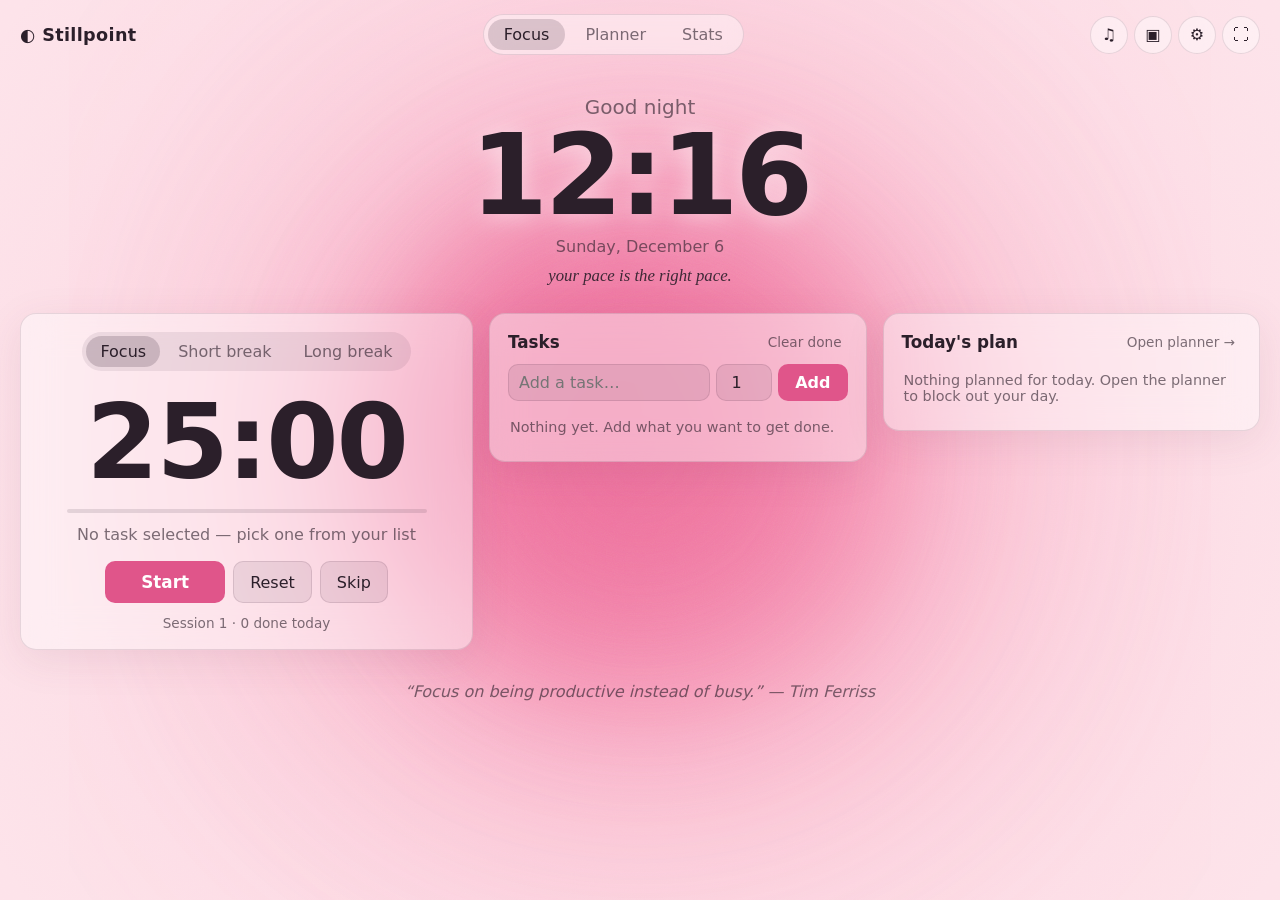
==== commit 18f5b041: "Fix background picker and phone layout Picker becomes a bottom sheet on phones, the scene grid fades" ====
--- a/index.html
+++ b/index.html
@@ -150,8 +150,8 @@
     <label class="field">Custom image URL
       <input id="customBg" placeholder="https://…/photo.jpg" />
     </label>
-    <label class="field">Or upload an image
-      <input id="bgUpload" type="file" accept="image/*" />
+    <label class="btn upload-btn">⤒ Upload your own image
+      <input id="bgUpload" type="file" accept="image/*" hidden />
     </label>
   </aside>
 
--- a/style.css
+++ b/style.css
@@ -45,7 +45,16 @@
 
 .focus-grid { display: grid; grid-template-columns: 1.2fr 1fr 1fr; gap: 16px; align-items: start; }
 @media (max-width: 1000px) { .focus-grid { grid-template-columns: 1fr 1fr; } .timer-card { grid-column: 1 / -1; } }
-@media (max-width: 640px) { .focus-grid { grid-template-columns: 1fr; } .view { padding: 8px 16px 40px; } }
+.focus-grid > *, .planner-side > *, #view-planner > * { min-width: 0; }
+@media (max-width: 640px) {
+  .focus-grid { grid-template-columns: 1fr; } .view { padding: 8px 16px 40px; }
+  /* phone header: brand + icons on one row, tabs full width below */
+  .topbar { padding: 12px 16px; row-gap: 10px; }
+  .tabs { order: 3; width: 100%; justify-content: space-between; }
+  .tab { flex: 1; }
+  .icon-btn { width: 36px; height: 36px; }
+  .mode { padding: 6px 10px; }
+}
 
 .timer-card { text-align: center; }
 .mode-switch, .planner-toggle { display: inline-flex; gap: 4px; background: rgba(var(--fg),0.08); padding: 4px; border-radius: 999px; flex-wrap: wrap; justify-content: center; }
@@ -150,7 +159,11 @@
 
 /* Panels */
 .panel { position: fixed; top: 70px; right: 20px; width: 320px; max-width: calc(100vw - 32px); max-height: calc(100vh - 90px); overflow-y: auto; background: var(--glass-strong); border: 1px solid var(--border); border-radius: var(--radius); padding: 16px; backdrop-filter: blur(20px); z-index: 20; box-shadow: 0 20px 60px rgba(0,0,0,0.4); }
-@media (max-width: 640px) { .panel { right: 16px; left: 16px; width: auto; } }
+@media (max-width: 640px) {
+  /* bottom sheet on phones so it never covers the nav */
+  .panel { top: auto; bottom: 0; left: 0; right: 0; width: auto; max-width: none; max-height: 78vh; border-radius: 20px 20px 0 0; padding-bottom: calc(16px + env(safe-area-inset-bottom)); }
+}
+.upload-btn { width: 100%; margin-top: 2px; }
 .panel-head { display: flex; justify-content: space-between; align-items: center; margin-bottom: 10px; }
 .panel h3 { margin: 0; font-size: 1rem; }
 .icon-btn.close { width: 30px; height: 30px; font-size: 0.8rem; }
@@ -192,7 +205,9 @@
   background-image: url("data:image/svg+xml,%3Csvg xmlns='http://www.w3.org/2000/svg' width='200' height='200'%3E%3Cfilter id='n'%3E%3CfeTurbulence type='fractalNoise' baseFrequency='.9' numOctaves='2' stitchTiles='stitch'/%3E%3C/filter%3E%3Crect width='100%25' height='100%25' filter='url(%23n)'/%3E%3C/svg%3E"); }
 .scene-tabs { display: flex; gap: 4px; background: rgba(var(--fg),0.08); padding: 4px; border-radius: 999px; margin-bottom: 10px; flex-wrap: wrap; }
 .scene-tabs .mode { flex: 1; padding: 5px 8px; font-size: .8rem; }
-.scene-list { grid-template-columns: repeat(2, 1fr); max-height: 360px; overflow-y: auto; padding-right: 2px; }
+.scene-list { grid-template-columns: repeat(2, 1fr); max-height: 360px; overflow-y: auto; padding: 2px 2px 18px; margin-bottom: 4px;
+  -webkit-mask-image: linear-gradient(180deg, #000 calc(100% - 28px), transparent); mask-image: linear-gradient(180deg, #000 calc(100% - 28px), transparent); }
+@media (max-width: 640px) { .scene-list { max-height: 42vh; } }
 .scene { overflow: hidden; }
 .scene-art { position: absolute; inset: 0; }
 .scene span { z-index: 1; color: #fff; }
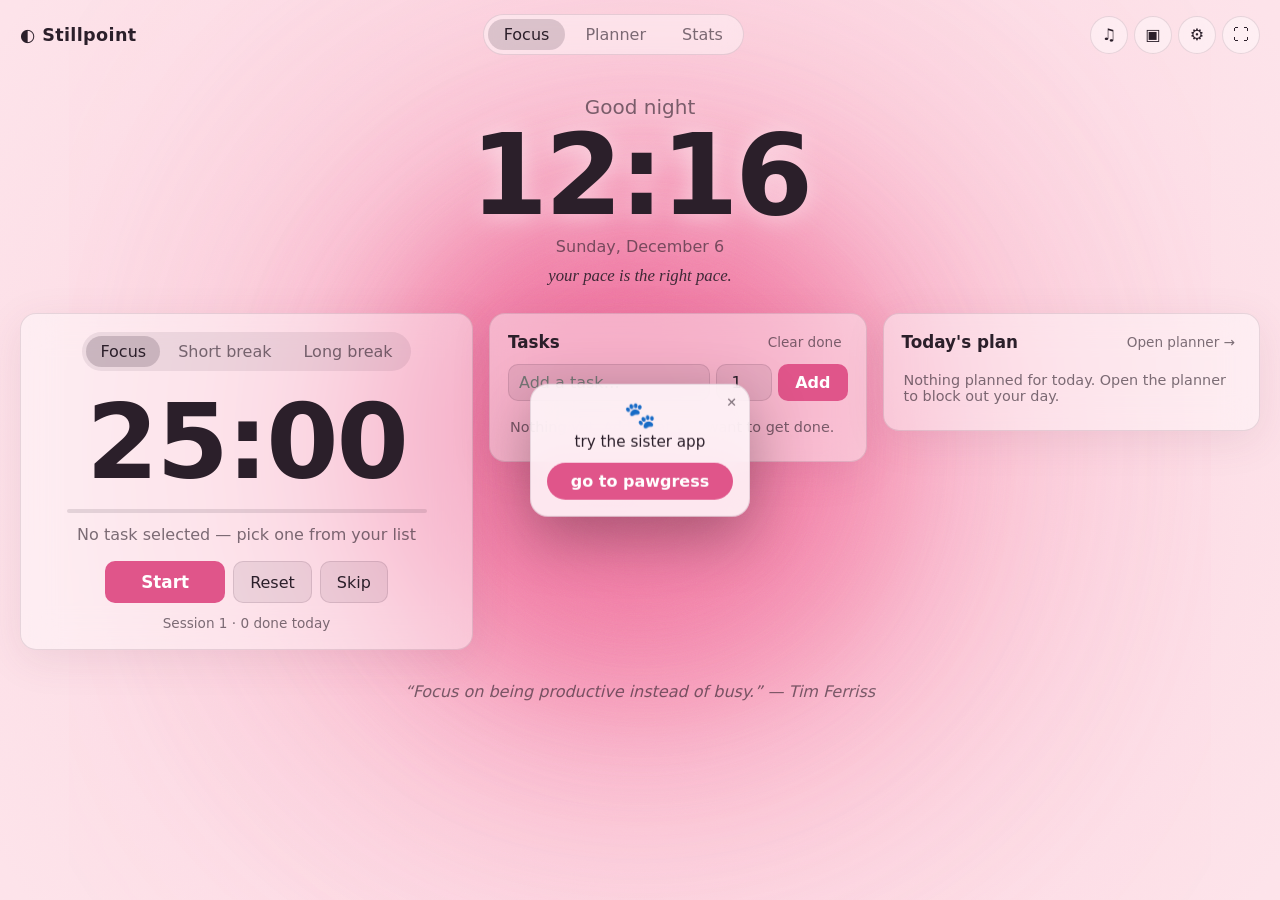
==== commit dc245282: "Add sister-app popup linking to Pawgress A small card shows when the app opens with a button that op" ====
--- a/index.html
+++ b/index.html
@@ -174,6 +174,7 @@
     <label class="field">Theme text
       <select id="setTheme"><option value="auto">Match background</option><option value="dark">Always light text</option><option value="light">Always dark text</option></select>
     </label>
+    <p class="hint">Stillpoint v1.4</p>
   </aside>
 
   <!-- PLAN ITEM MODAL -->
@@ -201,6 +202,13 @@
 
   <div class="toast hidden" id="toast"></div>
 
+  <div class="promo hidden" id="promo" role="dialog" aria-labelledby="promoText">
+    <button class="promo-close" id="promoClose" aria-label="Close">✕</button>
+    <div class="promo-paw">🐾</div>
+    <p id="promoText">try the sister app</p>
+    <a class="btn primary promo-btn" id="promoBtn" href="https://tinyurl.com/pawgress" target="_blank" rel="noopener">go to pawgress</a>
+  </div>
+
   <script src="scenes.js"></script>
   <script src="app.js"></script>
 </body>
--- a/style.css
+++ b/style.css
@@ -194,6 +194,17 @@
 .swatch { width: 26px; height: 26px; border-radius: 50%; border: 2px solid transparent; cursor: pointer; }
 .swatch.active { border-color: #fff; }
 
+.promo { position: fixed; top: 50%; left: 50%; transform: translate(-50%, -50%); z-index: 45; width: 220px; max-width: calc(100vw - 32px);
+  background: var(--glass-strong); border: 1px solid var(--border); border-radius: 18px; padding: 18px 16px 16px; text-align: center;
+  backdrop-filter: blur(20px); -webkit-backdrop-filter: blur(20px); box-shadow: 0 20px 60px rgba(0,0,0,0.3); color: var(--text);
+  animation: promo-in .35s ease-out; }
+.promo p { margin: 4px 0 12px; font-size: .95rem; }
+.promo-paw { font-size: 1.6rem; line-height: 1; }
+.promo-btn { width: 100%; text-decoration: none; border-radius: 999px; }
+.promo-close { position: absolute; top: 6px; right: 8px; background: none; border: 0; color: var(--muted); cursor: pointer; font-size: .8rem; padding: 4px; }
+.promo-close:hover { color: var(--text); }
+@keyframes promo-in { from { opacity: 0; transform: translate(-50%, -46%) scale(.96); } }
+@media (prefers-reduced-motion: reduce) { .promo { animation: none; } }
 .toast { position: fixed; bottom: 24px; left: 50%; transform: translateX(-50%); background: var(--glass-strong); border: 1px solid var(--border); padding: 10px 18px; border-radius: 999px; backdrop-filter: blur(16px); z-index: 40; }
 
 body.zen .topbar, body.zen .tasks-card, body.zen .today-card, body.zen .quote { opacity: 0.08; transition: opacity 0.6s; }
@@ -205,10 +216,12 @@
   background-image: url("data:image/svg+xml,%3Csvg xmlns='http://www.w3.org/2000/svg' width='200' height='200'%3E%3Cfilter id='n'%3E%3CfeTurbulence type='fractalNoise' baseFrequency='.9' numOctaves='2' stitchTiles='stitch'/%3E%3C/filter%3E%3Crect width='100%25' height='100%25' filter='url(%23n)'/%3E%3C/svg%3E"); }
 .scene-tabs { display: flex; gap: 4px; background: rgba(var(--fg),0.08); padding: 4px; border-radius: 999px; margin-bottom: 10px; flex-wrap: wrap; }
 .scene-tabs .mode { flex: 1; padding: 5px 8px; font-size: .8rem; }
-.scene-list { grid-template-columns: repeat(2, 1fr); max-height: 360px; overflow-y: auto; padding: 2px 2px 18px; margin-bottom: 4px;
-  -webkit-mask-image: linear-gradient(180deg, #000 calc(100% - 28px), transparent); mask-image: linear-gradient(180deg, #000 calc(100% - 28px), transparent); }
-@media (max-width: 640px) { .scene-list { max-height: 42vh; } }
-.scene { overflow: hidden; }
+/* Safari squashes aspect-ratio rows inside a scrolling grid, so size tiles with a padding sizer instead */
+.scene-list { grid-template-columns: repeat(2, minmax(0, 1fr)); grid-auto-rows: max-content; align-content: start;
+  max-height: 360px; overflow-y: auto; -webkit-overflow-scrolling: touch; padding: 2px; margin-bottom: 12px; }
+@media (max-width: 640px) { .scene-list { max-height: 44vh; } }
+.scene { aspect-ratio: auto; overflow: hidden; isolation: isolate; -webkit-transform: translateZ(0); }
+.scene::before { content: ""; display: block; padding-top: 62.5%; }
 .scene-art { position: absolute; inset: 0; }
 .scene span { z-index: 1; color: #fff; }
 .scene span.dark { color: #2a2230; text-shadow: 0 1px 4px rgba(255,255,255,.7); }
